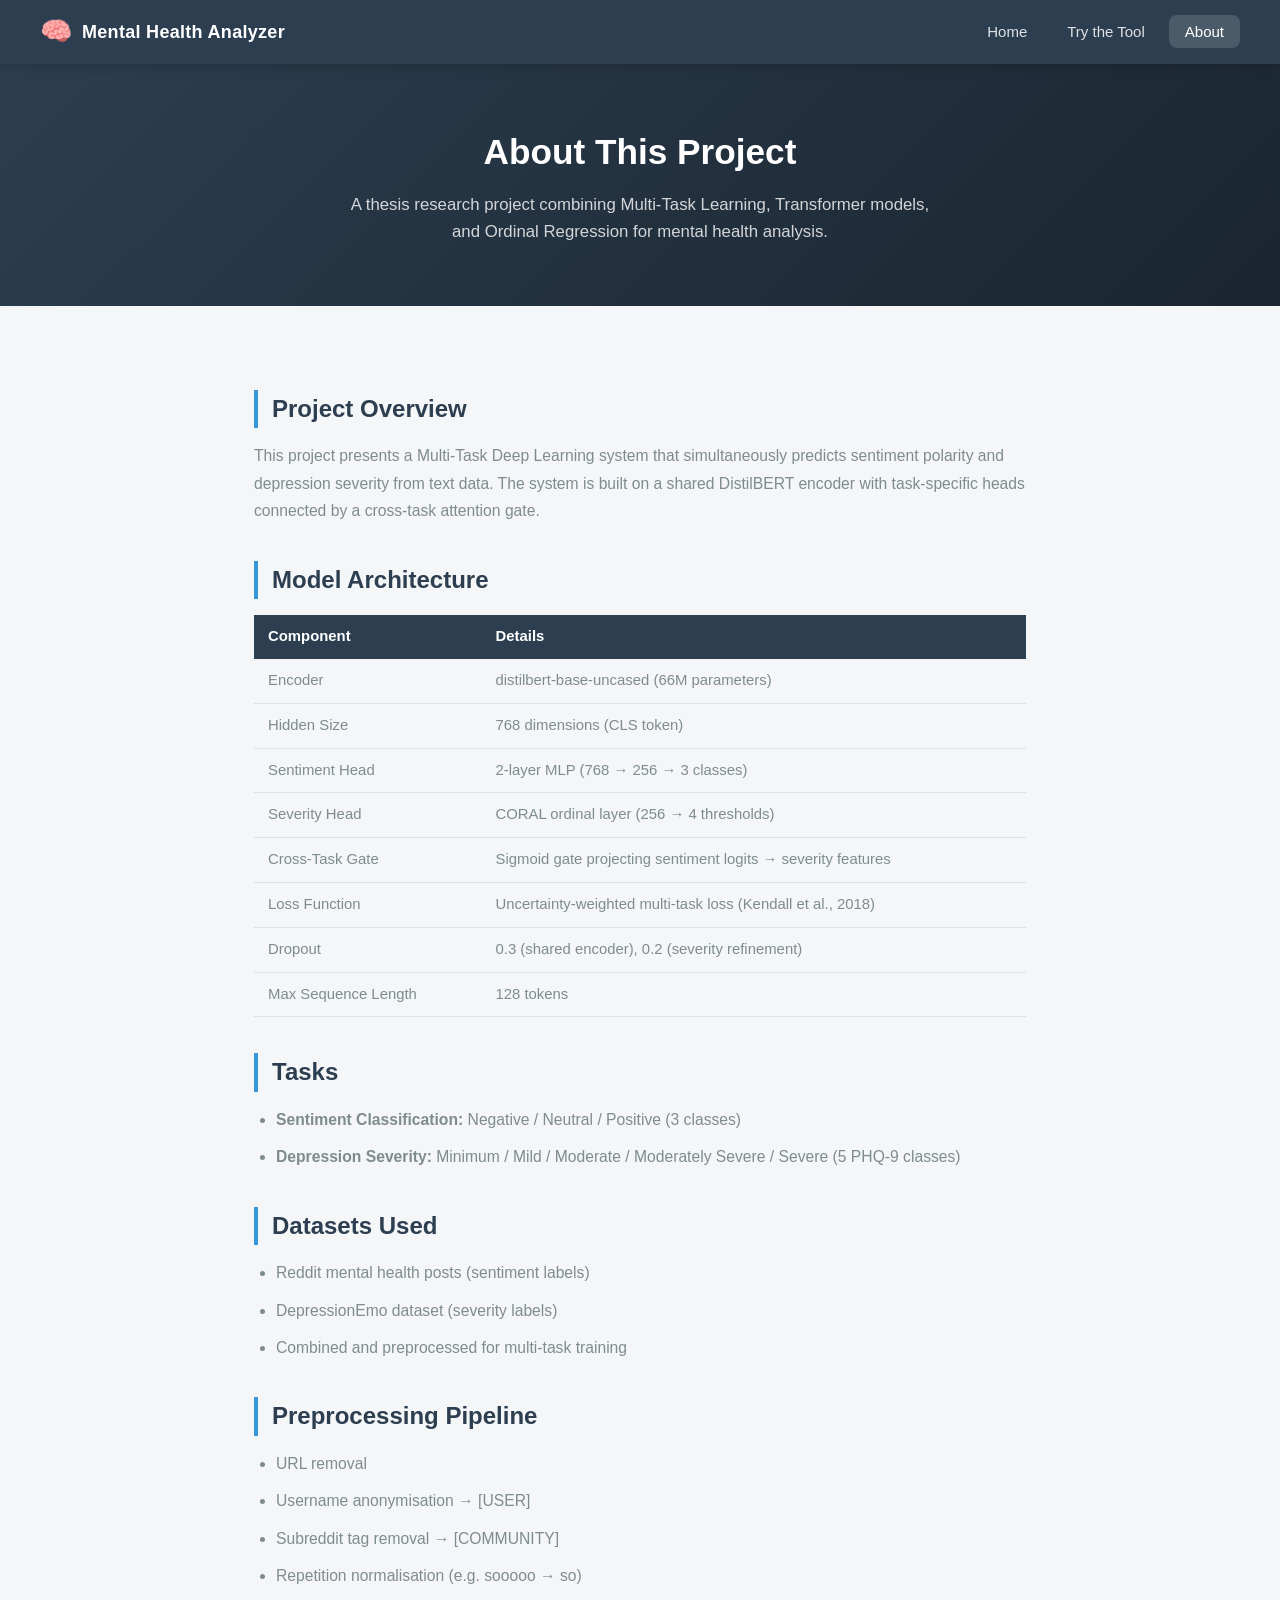
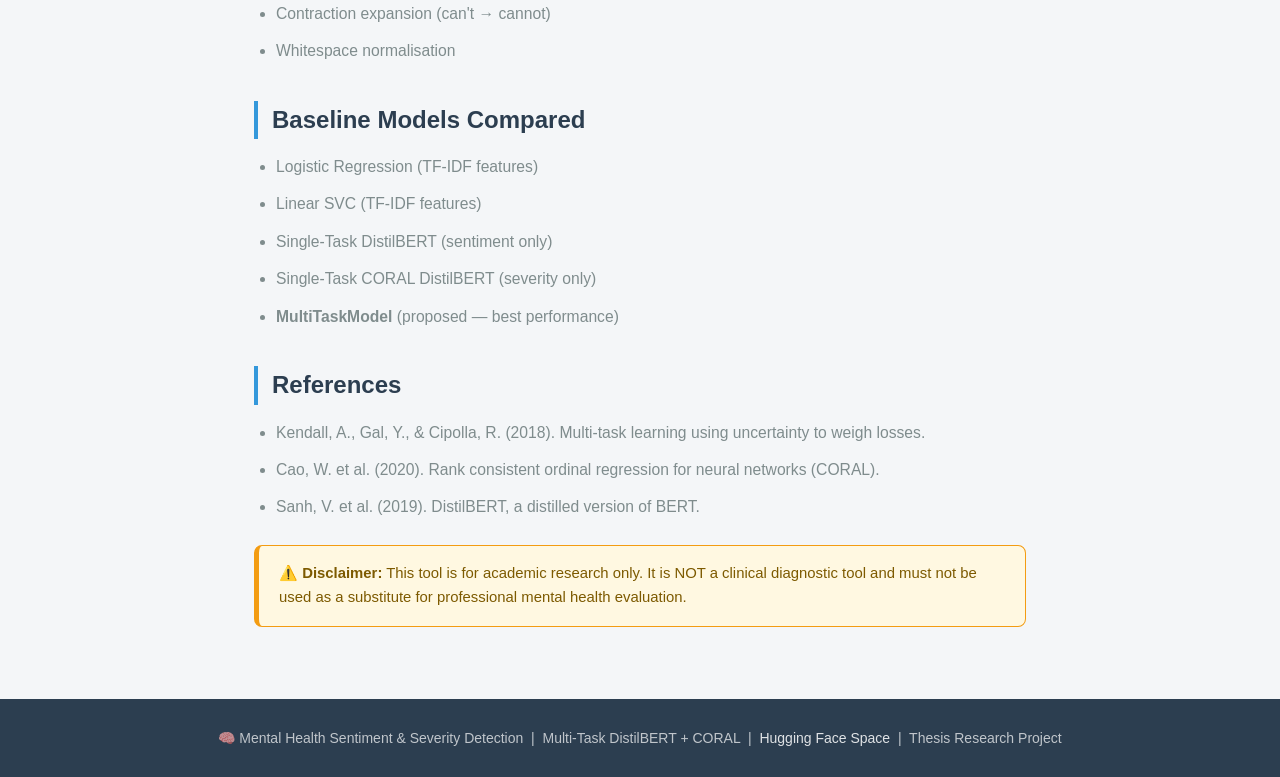
==== about.html @ e68dda96 "Mental Health Thesis Website" ====
<!DOCTYPE html>
<html lang="en">
<head>
    <meta charset="UTF-8">
    <meta name="viewport" content="width=device-width, initial-scale=1.0">
    <title>Mental Health Analyzer — About</title>
    <link rel="stylesheet" href="css/style.css">
</head>
<body>

<!-- ── NAVBAR ──────────────────────────────────────────────── -->
<nav class="navbar">
    <a href="index.html" class="navbar-brand">
        <span class="brand-icon">🧠</span>
        <span class="brand-text">Mental Health Analyzer</span>
    </a>
    <ul class="navbar-links">
        <li><a href="index.html">Home</a></li>
        <li><a href="tool.html">Try the Tool</a></li>
        <li><a href="about.html" class="active">About</a></li>
    </ul>
</nav>

<!-- ── ABOUT HERO ───────────────────────────────────────────── -->
<div class="about-hero">
    <h1>About This Project</h1>
    <p>
        A thesis research project combining Multi-Task Learning,
        Transformer models, and Ordinal Regression for mental health analysis.
    </p>
</div>

<!-- ── ABOUT CONTENT ────────────────────────────────────────── -->
<div class="about-content">

    <h2>Project Overview</h2>
    <p>
        This project presents a Multi-Task Deep Learning system that simultaneously
        predicts sentiment polarity and depression severity from text data.
        The system is built on a shared DistilBERT encoder with task-specific
        heads connected by a cross-task attention gate.
    </p>

    <h2>Model Architecture</h2>
    <table class="model-table">
        <tr>
            <th>Component</th>
            <th>Details</th>
        </tr>
        <tr>
            <td>Encoder</td>
            <td>distilbert-base-uncased (66M parameters)</td>
        </tr>
        <tr>
            <td>Hidden Size</td>
            <td>768 dimensions (CLS token)</td>
        </tr>
        <tr>
            <td>Sentiment Head</td>
            <td>2-layer MLP (768 → 256 → 3 classes)</td>
        </tr>
        <tr>
            <td>Severity Head</td>
            <td>CORAL ordinal layer (256 → 4 thresholds)</td>
        </tr>
        <tr>
            <td>Cross-Task Gate</td>
            <td>Sigmoid gate projecting sentiment logits → severity features</td>
        </tr>
        <tr>
            <td>Loss Function</td>
            <td>Uncertainty-weighted multi-task loss (Kendall et al., 2018)</td>
        </tr>
        <tr>
            <td>Dropout</td>
            <td>0.3 (shared encoder), 0.2 (severity refinement)</td>
        </tr>
        <tr>
            <td>Max Sequence Length</td>
            <td>128 tokens</td>
        </tr>
    </table>

    <h2>Tasks</h2>
    <ul>
        <li><strong>Sentiment Classification:</strong> Negative / Neutral / Positive (3 classes)</li>
        <li><strong>Depression Severity:</strong> Minimum / Mild / Moderate / Moderately Severe / Severe (5 PHQ-9 classes)</li>
    </ul>

    <h2>Datasets Used</h2>
    <ul>
        <li>Reddit mental health posts (sentiment labels)</li>
        <li>DepressionEmo dataset (severity labels)</li>
        <li>Combined and preprocessed for multi-task training</li>
    </ul>

    <h2>Preprocessing Pipeline</h2>
    <ul>
        <li>URL removal</li>
        <li>Username anonymisation → [USER]</li>
        <li>Subreddit tag removal → [COMMUNITY]</li>
        <li>Repetition normalisation (e.g. sooooo → so)</li>
        <li>Contraction expansion (can't → cannot)</li>
        <li>Whitespace normalisation</li>
    </ul>

    <h2>Baseline Models Compared</h2>
    <ul>
        <li>Logistic Regression (TF-IDF features)</li>
        <li>Linear SVC (TF-IDF features)</li>
        <li>Single-Task DistilBERT (sentiment only)</li>
        <li>Single-Task CORAL DistilBERT (severity only)</li>
        <li><strong>MultiTaskModel</strong> (proposed — best performance)</li>
    </ul>

    <h2>References</h2>
    <ul>
        <li>Kendall, A., Gal, Y., &amp; Cipolla, R. (2018). Multi-task learning using uncertainty to weigh losses.</li>
        <li>Cao, W. et al. (2020). Rank consistent ordinal regression for neural networks (CORAL).</li>
        <li>Sanh, V. et al. (2019). DistilBERT, a distilled version of BERT.</li>
    </ul>

    <div class="disclaimer">
        ⚠️ <strong>Disclaimer:</strong> This tool is for academic research only.
        It is NOT a clinical diagnostic tool and must not be used as a substitute
        for professional mental health evaluation.
    </div>

</div>

<!-- ── FOOTER ───────────────────────────────────────────────── -->
<footer class="footer">
    <p>
        🧠 Mental Health Sentiment &amp; Severity Detection &nbsp;|&nbsp;
        Multi-Task DistilBERT + CORAL &nbsp;|&nbsp;
        <a href="https://huggingface.co/spaces/AnkitSheoran/mental-health-analyzer"
           target="_blank">Hugging Face Space</a>
        &nbsp;|&nbsp; Thesis Research Project
    </p>
</footer>

<script src="js/main.js"></script>
</body>
</html>
---- css/style.css ----
/* css/style.css
   Complete stylesheet for Mental Health Thesis Website
   No variable name changes
*/

/* ── RESET & BASE ──────────────────────────────────────────── */
* {
    margin: 0;
    padding: 0;
    box-sizing: border-box;
}

:root {
    --primary:       #2c3e50;
    --primary-light: #34495e;
    --accent:        #3498db;
    --accent-dark:   #2980b9;
    --positive:      #27ae60;
    --neutral:       #2980b9;
    --negative:      #c0392b;
    --minimum:       #27ae60;
    --mild:          #f39c12;
    --moderate:      #e67e22;
    --mod-severe:    #c0392b;
    --severe:        #6c3483;
    --white:         #ffffff;
    --light-bg:      #f4f6f8;
    --card-bg:       #ffffff;
    --text-dark:     #2c3e50;
    --text-muted:    #7f8c8d;
    --border:        #dce1e7;
    --shadow:        0 4px 20px rgba(0,0,0,0.10);
    --shadow-hover:  0 8px 30px rgba(0,0,0,0.15);
    --radius:        12px;
    --radius-sm:     8px;
    --font-main:     'Segoe UI', Arial, sans-serif;
}

body {
    font-family:      var(--font-main);
    background-color: var(--light-bg);
    color:            var(--text-dark);
    line-height:      1.6;
}

/* ── NAVBAR ────────────────────────────────────────────────── */
.navbar {
    background:      var(--primary);
    padding:         0 40px;
    display:         flex;
    align-items:     center;
    justify-content: space-between;
    height:          64px;
    position:        sticky;
    top:             0;
    z-index:         1000;
    box-shadow:      0 2px 12px rgba(0,0,0,0.18);
}

.navbar-brand {
    display:     flex;
    align-items: center;
    gap:         10px;
    text-decoration: none;
}

.navbar-brand .brand-icon {
    font-size: 26px;
}

.navbar-brand .brand-text {
    color:       var(--white);
    font-size:   18px;
    font-weight: 700;
    letter-spacing: 0.3px;
}

.navbar-links {
    display:     flex;
    align-items: center;
    gap:         8px;
    list-style:  none;
}

.navbar-links a {
    color:           rgba(255,255,255,0.85);
    text-decoration: none;
    font-size:       15px;
    padding:         8px 16px;
    border-radius:   var(--radius-sm);
    transition:      background 0.2s, color 0.2s;
}

.navbar-links a:hover,
.navbar-links a.active {
    background: rgba(255,255,255,0.15);
    color:      var(--white);
}

/* ── HERO SECTION ──────────────────────────────────────────── */
.hero {
    background:  linear-gradient(135deg, var(--primary) 0%, #1a252f 100%);
    color:       var(--white);
    padding:     80px 40px;
    text-align:  center;
}

.hero h1 {
    font-size:     2.6rem;
    font-weight:   800;
    margin-bottom: 16px;
    line-height:   1.2;
}

.hero h1 span {
    color: #3498db;
}

.hero p {
    font-size:     1.15rem;
    color:         rgba(255,255,255,0.80);
    max-width:     640px;
    margin:        0 auto 32px;
}

.hero-badges {
    display:         flex;
    justify-content: center;
    flex-wrap:       wrap;
    gap:             10px;
    margin-bottom:   36px;
}

.badge {
    background:    rgba(255,255,255,0.12);
    border:        1px solid rgba(255,255,255,0.25);
    color:         var(--white);
    padding:       6px 16px;
    border-radius: 20px;
    font-size:     13px;
    font-weight:   500;
}

.btn-primary {
    background:      var(--accent);
    color:           var(--white);
    padding:         14px 36px;
    border-radius:   var(--radius-sm);
    text-decoration: none;
    font-size:       16px;
    font-weight:     600;
    display:         inline-block;
    transition:      background 0.2s, transform 0.2s;
    border:          none;
    cursor:          pointer;
}

.btn-primary:hover {
    background:  var(--accent-dark);
    transform:   translateY(-2px);
}

.btn-secondary {
    background:      transparent;
    color:           var(--white);
    padding:         14px 36px;
    border-radius:   var(--radius-sm);
    text-decoration: none;
    font-size:       16px;
    font-weight:     600;
    display:         inline-block;
    border:          2px solid rgba(255,255,255,0.50);
    transition:      border-color 0.2s, background 0.2s;
    margin-left:     12px;
}

.btn-secondary:hover {
    border-color: var(--white);
    background:   rgba(255,255,255,0.08);
}

/* ── SECTION LAYOUT ────────────────────────────────────────── */
.section {
    padding: 64px 40px;
}

.section-title {
    text-align:    center;
    font-size:     2rem;
    font-weight:   700;
    margin-bottom: 12px;
    color:         var(--primary);
}

.section-subtitle {
    text-align:    center;
    color:         var(--text-muted);
    font-size:     1.05rem;
    margin-bottom: 48px;
}

.container {
    max-width: 1100px;
    margin:    0 auto;
}

/* ── CARDS ─────────────────────────────────────────────────── */
.cards-grid {
    display:               grid;
    grid-template-columns: repeat(auto-fit, minmax(280px, 1fr));
    gap:                   24px;
}

.card {
    background:    var(--card-bg);
    border-radius: var(--radius);
    padding:       28px;
    box-shadow:    var(--shadow);
    transition:    box-shadow 0.2s, transform 0.2s;
    border:        1px solid var(--border);
}

.card:hover {
    box-shadow: var(--shadow-hover);
    transform:  translateY(-3px);
}

.card-icon {
    font-size:     2.2rem;
    margin-bottom: 14px;
}

.card h3 {
    font-size:     1.15rem;
    font-weight:   700;
    margin-bottom: 10px;
    color:         var(--primary);
}

.card p {
    color:     var(--text-muted);
    font-size: 0.95rem;
}

/* ── SEVERITY SCALE BAR ────────────────────────────────────── */
.severity-scale {
    display:               grid;
    grid-template-columns: repeat(5, 1fr);
    gap:                   8px;
    margin:                24px 0;
}

.severity-item {
    padding:       12px 8px;
    border-radius: var(--radius-sm);
    text-align:    center;
    font-size:     13px;
    font-weight:   600;
    color:         var(--black);
}

.severity-item.minimum       { background: var(--minimum); }
.severity-item.mild          { background: var(--mild); }
.severity-item.moderate      { background: var(--moderate); }
.severity-item.moderate_severe    { background: var(--moderate_severe); }
.severity-item.severe        { background: var(--accent); }

/* ── TOOL PAGE — IFRAME ────────────────────────────────────── */
.tool-header {
    background:  linear-gradient(135deg, var(--primary) 0%, #1a252f 100%);
    color:       var(--white);
    padding:     40px;
    text-align:  center;
}

.tool-header h1 {
    font-size:     2rem;
    font-weight:   700;
    margin-bottom: 10px;
}

.tool-header p {
    color:   rgba(255,255,255,0.80);
    font-size: 1rem;
}

.iframe-wrapper {
    background:    var(--card-bg);
    border-radius: var(--radius);
    box-shadow:    var(--shadow);
    overflow:      hidden;
    margin:        32px auto;
    max-width:     1100px;
    border:        1px solid var(--border);
}

.iframe-wrapper iframe {
    width:   100%;
    height:  850px;
    border:  none;
    display: block;
}

.iframe-loading {
    text-align:  center;
    padding:     40px;
    color:       var(--text-muted);
    font-size:   1rem;
}

/* ── ABOUT PAGE ────────────────────────────────────────────── */
.about-hero {
    background:  linear-gradient(135deg, var(--primary) 0%, #1a252f 100%);
    color:       var(--white);
    padding:     60px 40px;
    text-align:  center;
}

.about-hero h1 {
    font-size:     2.2rem;
    font-weight:   700;
    margin-bottom: 12px;
}

.about-hero p {
    color:     rgba(255,255,255,0.80);
    font-size: 1.05rem;
    max-width: 600px;
    margin:    0 auto;
}

.about-content {
    max-width: 820px;
    margin:    0 auto;
    padding:   48px 24px;
}

.about-content h2 {
    font-size:     1.5rem;
    font-weight:   700;
    color:         var(--primary);
    margin:        36px 0 14px;
    border-left:   4px solid var(--accent);
    padding-left:  14px;
}

.about-content p,
.about-content li {
    color:         var(--text-muted);
    font-size:     0.98rem;
    margin-bottom: 10px;
    line-height:   1.75;
}

.about-content ul {
    padding-left: 22px;
}

.model-table {
    width:           100%;
    border-collapse: collapse;
    margin:          16px 0;
    font-size:       0.93rem;
}

.model-table th {
    background:  var(--primary);
    color:       var(--white);
    padding:     10px 14px;
    text-align:  left;
}

.model-table td {
    padding:       10px 14px;
    border-bottom: 1px solid var(--border);
    color:         var(--text-muted);
}

.model-table tr:hover td {
    background: var(--light-bg);
}

/* ── DISCLAIMER BOX ────────────────────────────────────────── */
.disclaimer {
    background:    #fff8e1;
    border:        1px solid #f39c12;
    border-left:   5px solid #f39c12;
    border-radius: var(--radius-sm);
    padding:       16px 20px;
    margin:        24px 0;
    font-size:     0.93rem;
    color:         #7d5a00;
}

/* ── FOOTER ────────────────────────────────────────────────── */
.footer {
    background:  var(--primary);
    color:       rgba(255,255,255,0.70);
    text-align:  center;
    padding:     28px 40px;
    font-size:   14px;
}

.footer a {
    color:           rgba(255,255,255,0.85);
    text-decoration: none;
}

.footer a:hover {
    text-decoration: underline;
}

/* ── RESPONSIVE ────────────────────────────────────────────── */
@media (max-width: 768px) {
    .navbar          { padding: 0 16px; }
    .navbar-links    { gap: 4px; }
    .navbar-links a  { font-size: 13px; padding: 6px 10px; }
    .hero            { padding: 50px 20px; }
    .hero h1         { font-size: 1.8rem; }
    .section         { padding: 40px 20px; }
    .severity-scale  { grid-template-columns: repeat(3, 1fr); }
    .iframe-wrapper iframe { height: 700px; }
    .btn-secondary   { margin-left: 0; margin-top: 10px; }
}
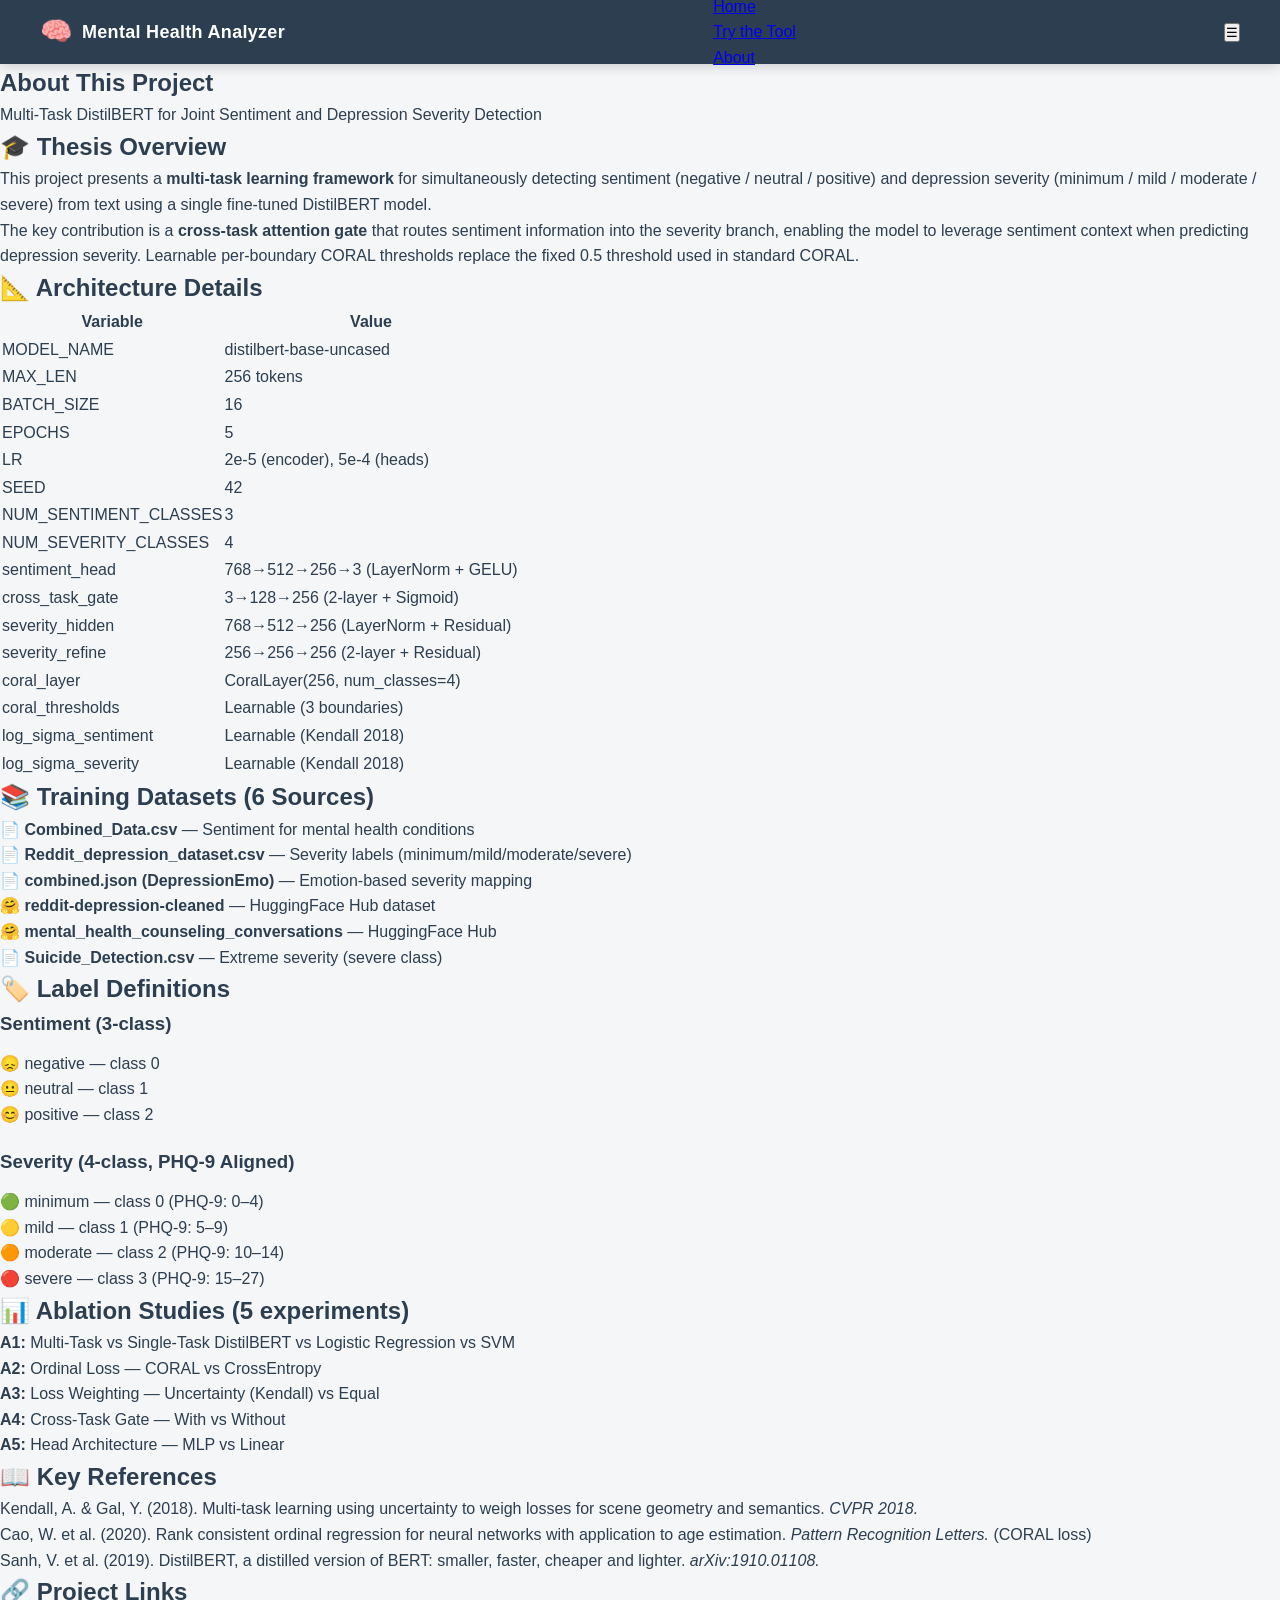
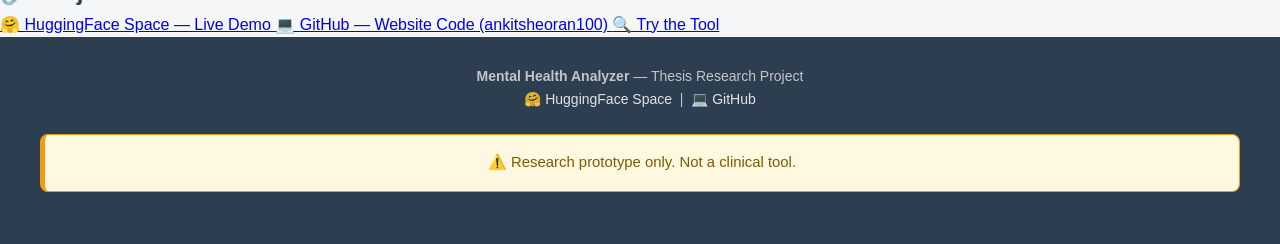
==== commit 55b825ac: "Update about.html" ====
--- a/about.html
+++ b/about.html
@@ -8,137 +8,161 @@
 </head>
 <body>
 
-<!-- ── NAVBAR ──────────────────────────────────────────────── -->
+<!-- ── NAVBAR ──────────────────────────────────────────────────── -->
 <nav class="navbar">
     <a href="index.html" class="navbar-brand">
         <span class="brand-icon">🧠</span>
         <span class="brand-text">Mental Health Analyzer</span>
     </a>
-    <ul class="navbar-links">
+    <ul class="nav-links" id="navLinks">
         <li><a href="index.html">Home</a></li>
         <li><a href="tool.html">Try the Tool</a></li>
         <li><a href="about.html" class="active">About</a></li>
     </ul>
+    <button class="nav-toggle" onclick="toggleNav()">☰</button>
 </nav>
 
-<!-- ── ABOUT HERO ───────────────────────────────────────────── -->
-<div class="about-hero">
+<!-- ── PAGE HEADER ─────────────────────────────────────────────── -->
+<section class="page-header">
     <h1>About This Project</h1>
-    <p>
-        A thesis research project combining Multi-Task Learning,
-        Transformer models, and Ordinal Regression for mental health analysis.
-    </p>
-</div>
+    <p>Multi-Task DistilBERT for Joint Sentiment and Depression Severity Detection</p>
+</section>
 
-<!-- ── ABOUT CONTENT ────────────────────────────────────────── -->
-<div class="about-content">
+<!-- ── ABOUT CONTENT ────────────────────────────────────────────── -->
+<section class="about-section">
+    <div class="about-grid">
 
-    <h2>Project Overview</h2>
-    <p>
-        This project presents a Multi-Task Deep Learning system that simultaneously
-        predicts sentiment polarity and depression severity from text data.
-        The system is built on a shared DistilBERT encoder with task-specific
-        heads connected by a cross-task attention gate.
-    </p>
+        <div class="about-card">
+            <h2>🎓 Thesis Overview</h2>
+            <p>
+                This project presents a <strong>multi-task learning framework</strong>
+                for simultaneously detecting sentiment (negative / neutral / positive)
+                and depression severity (minimum / mild / moderate / severe)
+                from text using a single fine-tuned DistilBERT model.
+            </p>
+            <p>
+                The key contribution is a <strong>cross-task attention gate</strong>
+                that routes sentiment information into the severity branch,
+                enabling the model to leverage sentiment context when predicting
+                depression severity. Learnable per-boundary CORAL thresholds
+                replace the fixed 0.5 threshold used in standard CORAL.
+            </p>
+        </div>
 
-    <h2>Model Architecture</h2>
-    <table class="model-table">
-        <tr>
-            <th>Component</th>
-            <th>Details</th>
-        </tr>
-        <tr>
-            <td>Encoder</td>
-            <td>distilbert-base-uncased (66M parameters)</td>
-        </tr>
-        <tr>
-            <td>Hidden Size</td>
-            <td>768 dimensions (CLS token)</td>
-        </tr>
-        <tr>
-            <td>Sentiment Head</td>
-            <td>2-layer MLP (768 → 256 → 3 classes)</td>
-        </tr>
-        <tr>
-            <td>Severity Head</td>
-            <td>CORAL ordinal layer (256 → 4 thresholds)</td>
-        </tr>
-        <tr>
-            <td>Cross-Task Gate</td>
-            <td>Sigmoid gate projecting sentiment logits → severity features</td>
-        </tr>
-        <tr>
-            <td>Loss Function</td>
-            <td>Uncertainty-weighted multi-task loss (Kendall et al., 2018)</td>
-        </tr>
-        <tr>
-            <td>Dropout</td>
-            <td>0.3 (shared encoder), 0.2 (severity refinement)</td>
-        </tr>
-        <tr>
-            <td>Max Sequence Length</td>
-            <td>128 tokens</td>
-        </tr>
-    </table>
+        <div class="about-card">
+            <h2>📐 Architecture Details</h2>
+            <table class="arch-table">
+                <tr><th>Variable</th><th>Value</th></tr>
+                <tr><td>MODEL_NAME</td><td>distilbert-base-uncased</td></tr>
+                <tr><td>MAX_LEN</td><td>256 tokens</td></tr>
+                <tr><td>BATCH_SIZE</td><td>16</td></tr>
+                <tr><td>EPOCHS</td><td>5</td></tr>
+                <tr><td>LR</td><td>2e-5 (encoder), 5e-4 (heads)</td></tr>
+                <tr><td>SEED</td><td>42</td></tr>
+                <tr><td>NUM_SENTIMENT_CLASSES</td><td>3</td></tr>
+                <tr><td>NUM_SEVERITY_CLASSES</td><td>4</td></tr>
+                <tr><td>sentiment_head</td><td>768→512→256→3 (LayerNorm + GELU)</td></tr>
+                <tr><td>cross_task_gate</td><td>3→128→256 (2-layer + Sigmoid)</td></tr>
+                <tr><td>severity_hidden</td><td>768→512→256 (LayerNorm + Residual)</td></tr>
+                <tr><td>severity_refine</td><td>256→256→256 (2-layer + Residual)</td></tr>
+                <tr><td>coral_layer</td><td>CoralLayer(256, num_classes=4)</td></tr>
+                <tr><td>coral_thresholds</td><td>Learnable (3 boundaries)</td></tr>
+                <tr><td>log_sigma_sentiment</td><td>Learnable (Kendall 2018)</td></tr>
+                <tr><td>log_sigma_severity</td><td>Learnable (Kendall 2018)</td></tr>
+            </table>
+        </div>
 
-    <h2>Tasks</h2>
-    <ul>
-        <li><strong>Sentiment Classification:</strong> Negative / Neutral / Positive (3 classes)</li>
-        <li><strong>Depression Severity:</strong> Minimum / Mild / Moderate / Moderately Severe / Severe (5 PHQ-9 classes)</li>
-    </ul>
+        <div class="about-card">
+            <h2>📚 Training Datasets (6 Sources)</h2>
+            <ul class="dataset-list">
+                <li>📄 <strong>Combined_Data.csv</strong> — Sentiment for mental health conditions</li>
+                <li>📄 <strong>Reddit_depression_dataset.csv</strong> — Severity labels (minimum/mild/moderate/severe)</li>
+                <li>📄 <strong>combined.json (DepressionEmo)</strong> — Emotion-based severity mapping</li>
+                <li>🤗 <strong>reddit-depression-cleaned</strong> — HuggingFace Hub dataset</li>
+                <li>🤗 <strong>mental_health_counseling_conversations</strong> — HuggingFace Hub</li>
+                <li>📄 <strong>Suicide_Detection.csv</strong> — Extreme severity (severe class)</li>
+            </ul>
+        </div>
 
-    <h2>Datasets Used</h2>
-    <ul>
-        <li>Reddit mental health posts (sentiment labels)</li>
-        <li>DepressionEmo dataset (severity labels)</li>
-        <li>Combined and preprocessed for multi-task training</li>
-    </ul>
+        <div class="about-card">
+            <h2>🏷️ Label Definitions</h2>
+            <h3 style="margin-bottom:12px;">Sentiment (3-class)</h3>
+            <div class="label-item negative">😞 negative — class 0</div>
+            <div class="label-item neutral">😐 neutral — class 1</div>
+            <div class="label-item positive">😊 positive — class 2</div>
 
-    <h2>Preprocessing Pipeline</h2>
-    <ul>
-        <li>URL removal</li>
-        <li>Username anonymisation → [USER]</li>
-        <li>Subreddit tag removal → [COMMUNITY]</li>
-        <li>Repetition normalisation (e.g. sooooo → so)</li>
-        <li>Contraction expansion (can't → cannot)</li>
-        <li>Whitespace normalisation</li>
-    </ul>
+            <h3 style="margin-top:20px;margin-bottom:12px;">Severity (4-class, PHQ-9 Aligned)</h3>
+            <div class="label-item minimum">🟢 minimum — class 0 (PHQ-9: 0–4)</div>
+            <div class="label-item mild">🟡 mild — class 1 (PHQ-9: 5–9)</div>
+            <div class="label-item moderate">🟠 moderate — class 2 (PHQ-9: 10–14)</div>
+            <div class="label-item severe">🔴 severe — class 3 (PHQ-9: 15–27)</div>
+        </div>
 
-    <h2>Baseline Models Compared</h2>
-    <ul>
-        <li>Logistic Regression (TF-IDF features)</li>
-        <li>Linear SVC (TF-IDF features)</li>
-        <li>Single-Task DistilBERT (sentiment only)</li>
-        <li>Single-Task CORAL DistilBERT (severity only)</li>
-        <li><strong>MultiTaskModel</strong> (proposed — best performance)</li>
-    </ul>
+        <div class="about-card">
+            <h2>📊 Ablation Studies (5 experiments)</h2>
+            <ul class="dataset-list">
+                <li><strong>A1:</strong> Multi-Task vs Single-Task DistilBERT vs Logistic Regression vs SVM</li>
+                <li><strong>A2:</strong> Ordinal Loss — CORAL vs CrossEntropy</li>
+                <li><strong>A3:</strong> Loss Weighting — Uncertainty (Kendall) vs Equal</li>
+                <li><strong>A4:</strong> Cross-Task Gate — With vs Without</li>
+                <li><strong>A5:</strong> Head Architecture — MLP vs Linear</li>
+            </ul>
+        </div>
 
-    <h2>References</h2>
-    <ul>
-        <li>Kendall, A., Gal, Y., &amp; Cipolla, R. (2018). Multi-task learning using uncertainty to weigh losses.</li>
-        <li>Cao, W. et al. (2020). Rank consistent ordinal regression for neural networks (CORAL).</li>
-        <li>Sanh, V. et al. (2019). DistilBERT, a distilled version of BERT.</li>
-    </ul>
+        <div class="about-card">
+            <h2>📖 Key References</h2>
+            <ul class="ref-list">
+                <li>
+                    Kendall, A. &amp; Gal, Y. (2018). Multi-task learning using uncertainty
+                    to weigh losses for scene geometry and semantics. <em>CVPR 2018.</em>
+                </li>
+                <li>
+                    Cao, W. et al. (2020). Rank consistent ordinal regression for neural
+                    networks with application to age estimation. <em>Pattern Recognition Letters.</em>
+                    (CORAL loss)
+                </li>
+                <li>
+                    Sanh, V. et al. (2019). DistilBERT, a distilled version of BERT:
+                    smaller, faster, cheaper and lighter. <em>arXiv:1910.01108.</em>
+                </li>
+            </ul>
+        </div>
 
-    <div class="disclaimer">
-        ⚠️ <strong>Disclaimer:</strong> This tool is for academic research only.
-        It is NOT a clinical diagnostic tool and must not be used as a substitute
-        for professional mental health evaluation.
+        <div class="about-card">
+            <h2>🔗 Project Links</h2>
+            <div class="links-list">
+                <a href="https://huggingface.co/spaces/AnkitSheoran/mental-health-analyzer"
+                   target="_blank" class="link-card hf-link">
+                    🤗 HuggingFace Space — Live Demo
+                </a>
+                <a href="https://github.com/ankitsheoran100/mental-health-website"
+                   target="_blank" class="link-card gh-link">
+                    💻 GitHub — Website Code (ankitsheoran100)
+                </a>
+                <a href="tool.html" class="link-card tool-link">
+                    🔍 Try the Tool
+                </a>
+            </div>
+        </div>
+
     </div>
+</section>
 
-</div>
-
-<!-- ── FOOTER ───────────────────────────────────────────────── -->
+<!-- ── FOOTER ────────────────────────────────────────────────────── -->
 <footer class="footer">
-    <p>
-        🧠 Mental Health Sentiment &amp; Severity Detection &nbsp;|&nbsp;
-        Multi-Task DistilBERT + CORAL &nbsp;|&nbsp;
-        <a href="https://huggingface.co/spaces/AnkitSheoran/mental-health-analyzer"
-           target="_blank">Hugging Face Space</a>
-        &nbsp;|&nbsp; Thesis Research Project
-    </p>
+    <div class="footer-content">
+        <p><strong>Mental Health Analyzer</strong> — Thesis Research Project</p>
+        <p>
+            <a href="https://huggingface.co/spaces/AnkitSheoran/mental-health-analyzer"
+               target="_blank">🤗 HuggingFace Space</a>
+            &nbsp;|&nbsp;
+            <a href="https://github.com/ankitsheoran100/mental-health-website"
+               target="_blank">💻 GitHub</a>
+        </p>
+        <p class="disclaimer">⚠️ Research prototype only. Not a clinical tool.</p>
+    </div>
 </footer>
 
 <script src="js/main.js"></script>
 </body>
-</html>+</html>
